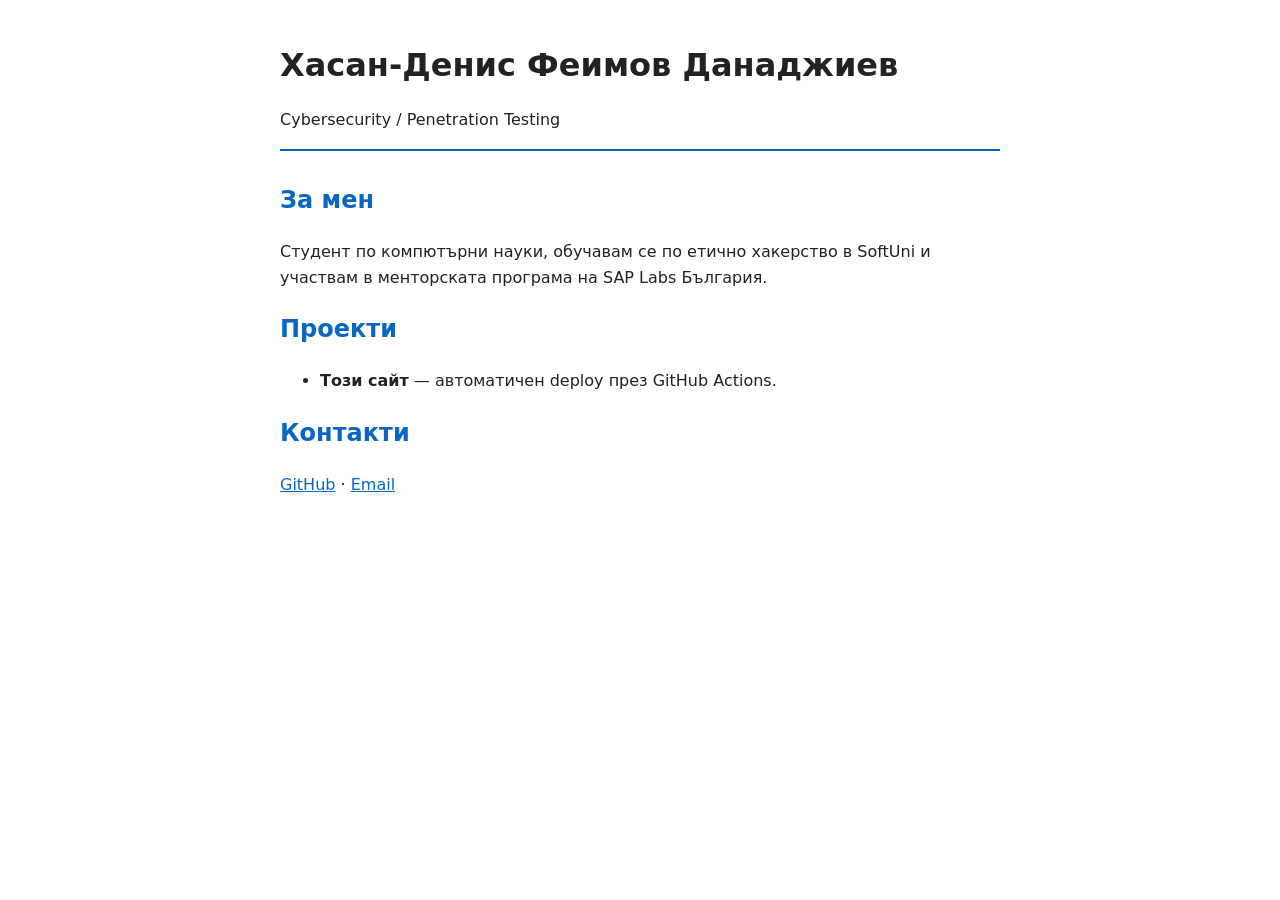
==== index.html @ d3cedbfc "Add deploy workflow" ====
<!DOCTYPE html>
<html lang="bg">
<head>
  <meta charset="UTF-8">
  <meta name="viewport" content="width=device-width, initial-scale=1.0">
  <title>Денис — Портфолио</title>
  <link rel="stylesheet" href="style.css">
</head>
<body>
  <header>
    <h1>Хасан-Денис Феимов Данаджиев</h1>
    <p>Cybersecurity / Penetration Testing</p>
  </header>

  <section id="about">
    <h2>За мен</h2>
    <p>Студент по компютърни науки, обучавам се по етично хакерство в SoftUni и участвам в менторската програма на SAP Labs България.</p>
  </section>

  <section id="projects">
    <h2>Проекти</h2>
    <ul>
      <li><strong>Този сайт</strong> — автоматичен deploy през GitHub Actions.</li>
    </ul>
  </section>

  <section id="contact">
    <h2>Контакти</h2>
    <p><a href="https://github.com/D07D">GitHub</a> · <a href="mailto:denis077887@gmail.com">Email</a></p>
  </section>
</body>
</html>
---- style.css ----
body { font-family: system-ui, sans-serif; max-width: 720px; margin: 40px auto; padding: 0 20px; line-height: 1.6; color: #222; }
header { border-bottom: 2px solid #0a66c2; margin-bottom: 30px; }
h1 { margin-bottom: 0; }
h2 { color: #0a66c2; }
a { color: #0a66c2; }
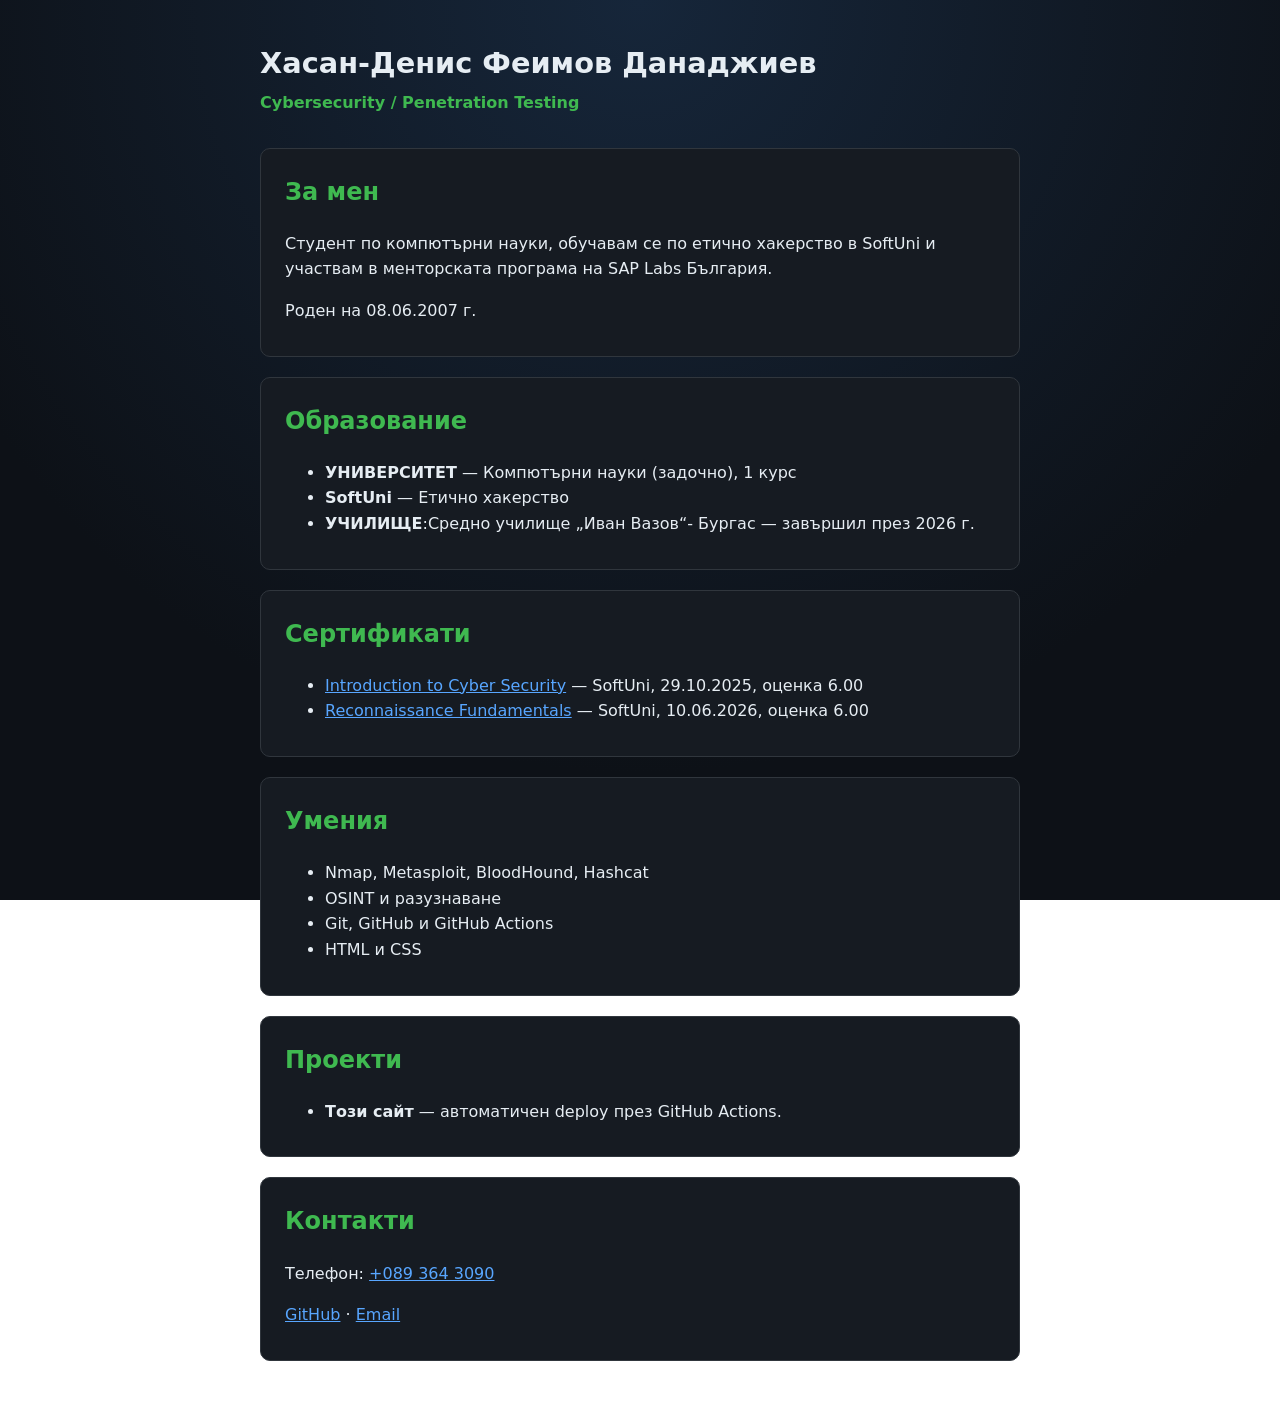
==== commit 8fbd70f0: "Add education, certificates and new design" ====
--- a/index.html
+++ b/index.html
@@ -7,26 +7,59 @@
   <link rel="stylesheet" href="style.css">
 </head>
 <body>
-  <header>
-    <h1>Хасан-Денис Феимов Данаджиев</h1>
-    <p>Cybersecurity / Penetration Testing</p>
-  </header>
+  <main>
+    <header>
+      <div>
+        <h1>Хасан-Денис Феимов Данаджиев</h1>
+        <p class="role">Cybersecurity / Penetration Testing</p>
+      </div>
+    </header>
 
-  <section id="about">
-    <h2>За мен</h2>
-    <p>Студент по компютърни науки, обучавам се по етично хакерство в SoftUni и участвам в менторската програма на SAP Labs България.</p>
-  </section>
+    <section id="about">
+      <h2>За мен</h2>
+      <p>Студент по компютърни науки, обучавам се по етично хакерство в SoftUni и участвам в менторската програма на SAP Labs България.</p>
+      <p>Роден на 08.06.2007 г.</p>
+    </section>
 
-  <section id="projects">
-    <h2>Проекти</h2>
-    <ul>
-      <li><strong>Този сайт</strong> — автоматичен deploy през GitHub Actions.</li>
-    </ul>
-  </section>
+    <section id="education">
+      <h2>Образование</h2>
+      <ul>
+        <li><strong>УНИВЕРСИТЕТ</strong> — Компютърни науки (задочно), 1 курс</li>
+        <li><strong>SoftUni</strong> — Етично хакерство</li>
+        <li><strong>УЧИЛИЩЕ</strong>:Средно училище „Иван Вазов“-  Бургас — завършил през 2026 г.</li>
+      </ul>
+    </section>
 
-  <section id="contact">
-    <h2>Контакти</h2>
-    <p><a href="https://github.com/D07D">GitHub</a> · <a href="mailto:denis077887@gmail.com">Email</a></p>
-  </section>
+    <section id="certificates">
+      <h2>Сертификати</h2>
+      <ul>
+        <li><a href="https://softuni.bg/certificates/details/252061/ebe6d3d1">Introduction to Cyber Security</a> — SoftUni, 29.10.2025, оценка 6.00</li>
+       <li><a href="https://softuni.bg/certificates/details/261923/156843d0">Reconnaissance Fundamentals</a> — SoftUni, 10.06.2026, оценка 6.00</li>
+      </ul>
+    </section>
+
+    <section id="skills">
+      <h2>Умения</h2>
+      <ul>
+        <li>Nmap, Metasploit, BloodHound, Hashcat</li>
+        <li>OSINT и разузнаване</li>
+        <li>Git, GitHub и GitHub Actions</li>
+        <li>HTML и CSS</li>
+      </ul>
+    </section>
+
+    <section id="projects">
+      <h2>Проекти</h2>
+      <ul>
+        <li><strong>Този сайт</strong> — автоматичен deploy през GitHub Actions.</li>
+      </ul>
+    </section>
+
+    <section id="contact">
+      <h2>Контакти</h2>
+      <p>Телефон: <a href="tel:+0893643090">+089 364 3090</a></p>
+      <p><a href="https://github.com/D07D">GitHub</a> · <a href="mailto:denis077887@gmail.com">Email</a></p>
+    </section>
+  </main>
 </body>
-</html>
+</html>
--- a/style.css
+++ b/style.css
@@ -1,5 +1,16 @@
-body { font-family: system-ui, sans-serif; max-width: 720px; margin: 40px auto; padding: 0 20px; line-height: 1.6; color: #222; }
-header { border-bottom: 2px solid #0a66c2; margin-bottom: 30px; }
-h1 { margin-bottom: 0; }
-h2 { color: #0a66c2; }
-a { color: #0a66c2; }
+body {
+  margin: 0;
+  min-height: 100vh;
+  font-family: system-ui, sans-serif;
+  line-height: 1.6;
+  color: #e6edf3;
+  background: radial-gradient(circle at top, #16263a, #0d1117 70%) fixed;
+}
+main { max-width: 760px; margin: 0 auto; padding: 40px 20px; }
+header { display: flex; align-items: center; gap: 24px; flex-wrap: wrap; margin-bottom: 32px; }
+.photo { width: 140px; height: 140px; border-radius: 50%; object-fit: cover; border: 3px solid #3fb950; background: #161b22; }
+h1 { margin: 0; font-size: 1.8rem; }
+.role { margin: 4px 0 0; color: #3fb950; font-weight: 600; }
+section { background: #161b22; border: 1px solid #30363d; border-radius: 10px; padding: 4px 24px 16px; margin-bottom: 20px; }
+h2 { color: #3fb950; }
+a { color: #58a6ff; }
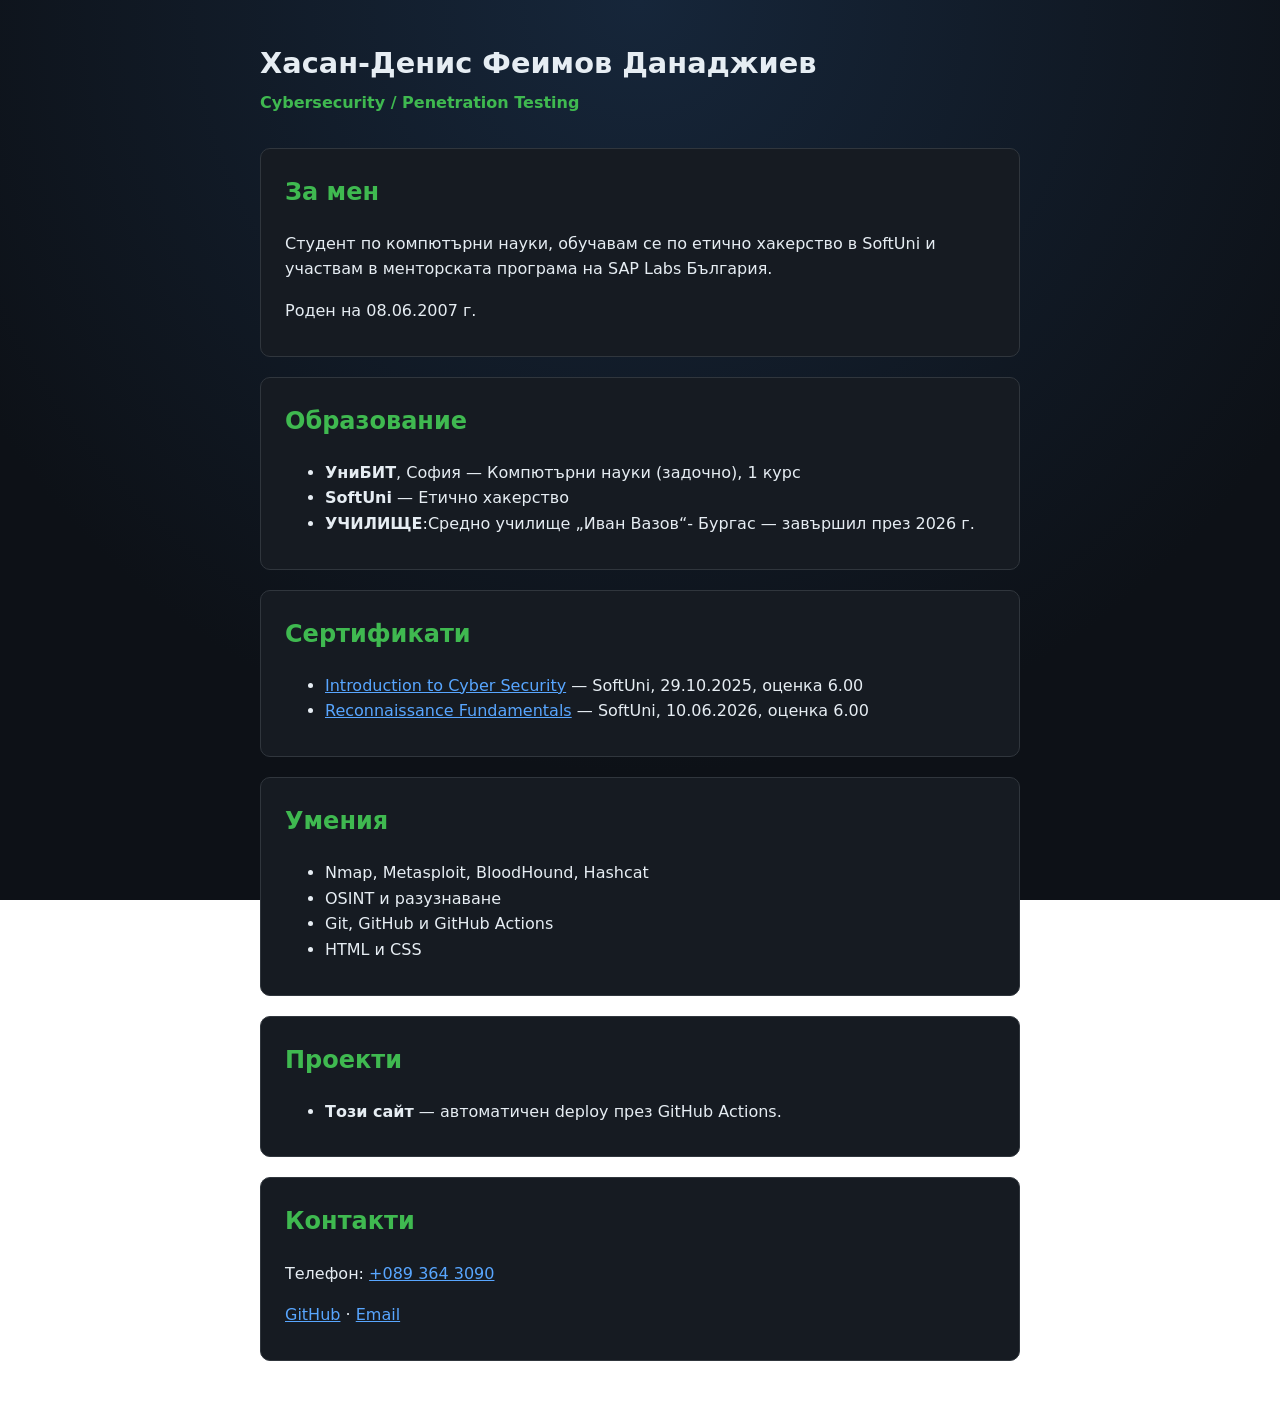
==== commit 65065c77: "Fix education section" ====
--- a/index.html
+++ b/index.html
@@ -24,7 +24,7 @@
     <section id="education">
       <h2>Образование</h2>
       <ul>
-        <li><strong>УНИВЕРСИТЕТ</strong> — Компютърни науки (задочно), 1 курс</li>
+       <li><strong>УниБИТ</strong>, София — Компютърни науки (задочно), 1 курс</li>
         <li><strong>SoftUni</strong> — Етично хакерство</li>
         <li><strong>УЧИЛИЩЕ</strong>:Средно училище „Иван Вазов“-  Бургас — завършил през 2026 г.</li>
       </ul>
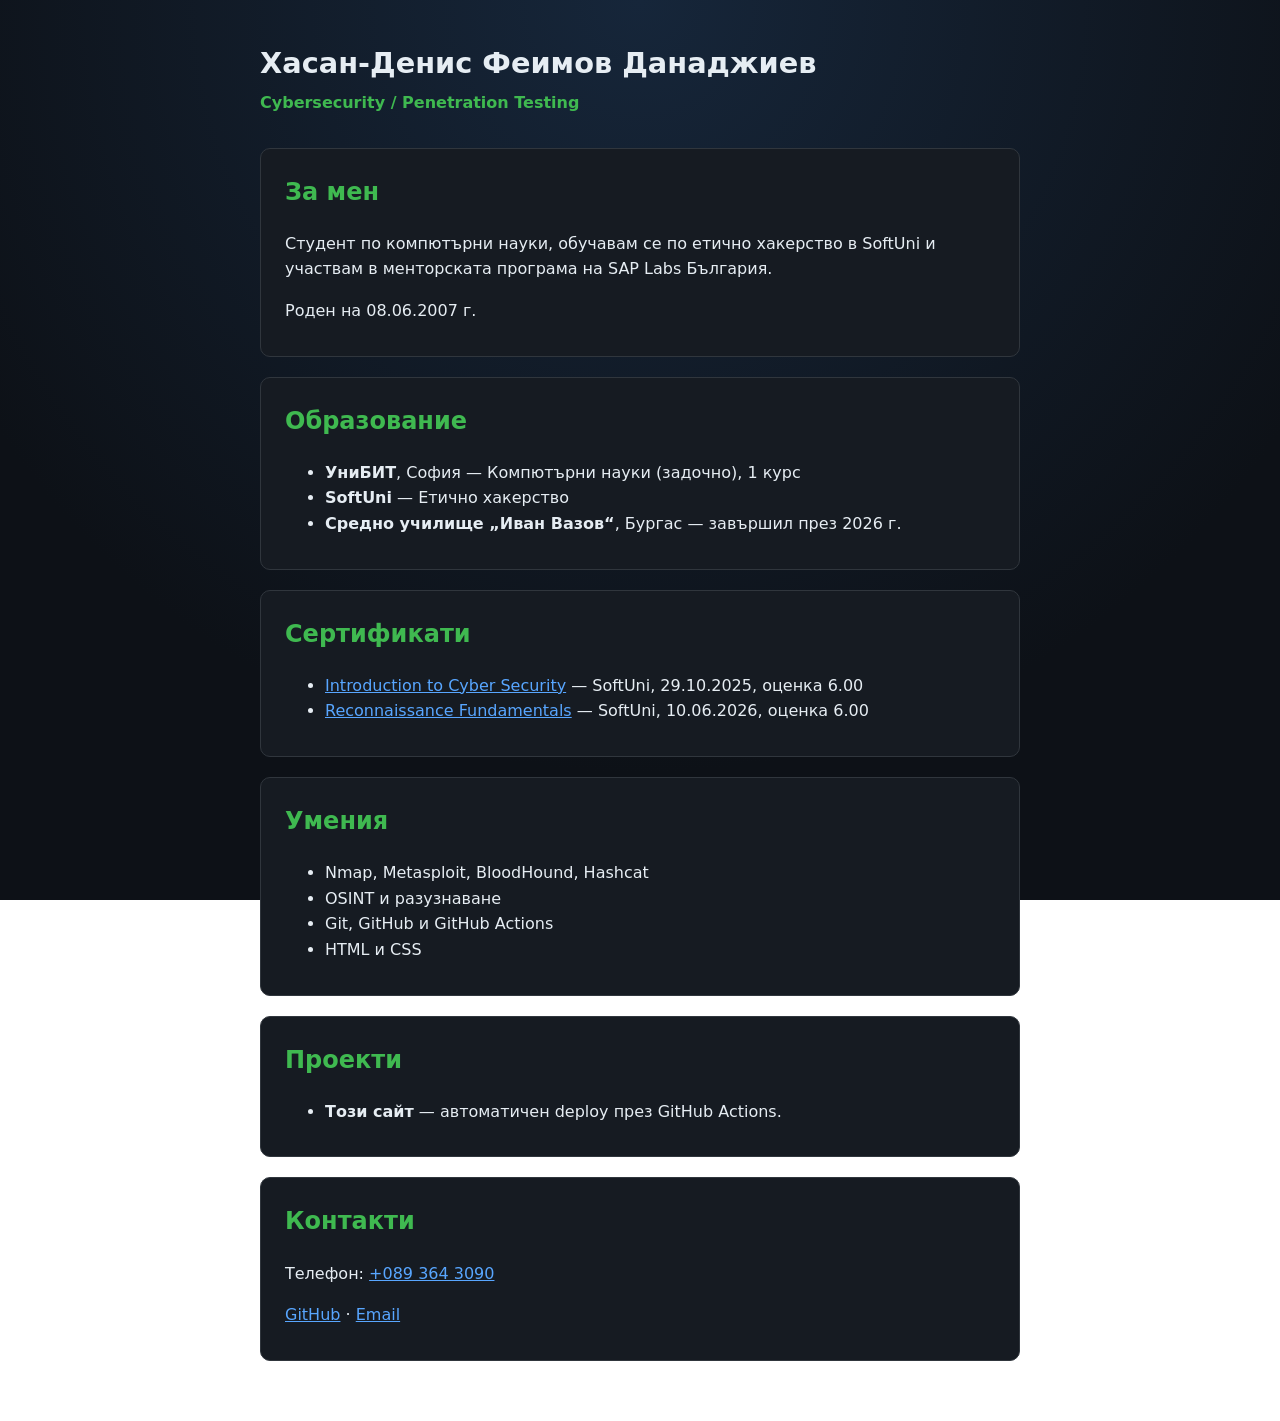
==== commit 0ceb5176: "Fix school line" ====
--- a/index.html
+++ b/index.html
@@ -26,7 +26,7 @@
       <ul>
        <li><strong>УниБИТ</strong>, София — Компютърни науки (задочно), 1 курс</li>
         <li><strong>SoftUni</strong> — Етично хакерство</li>
-        <li><strong>УЧИЛИЩЕ</strong>:Средно училище „Иван Вазов“-  Бургас — завършил през 2026 г.</li>
+        <li><strong>Средно училище „Иван Вазов“</strong>, Бургас — завършил през 2026 г.</li>
       </ul>
     </section>
 
